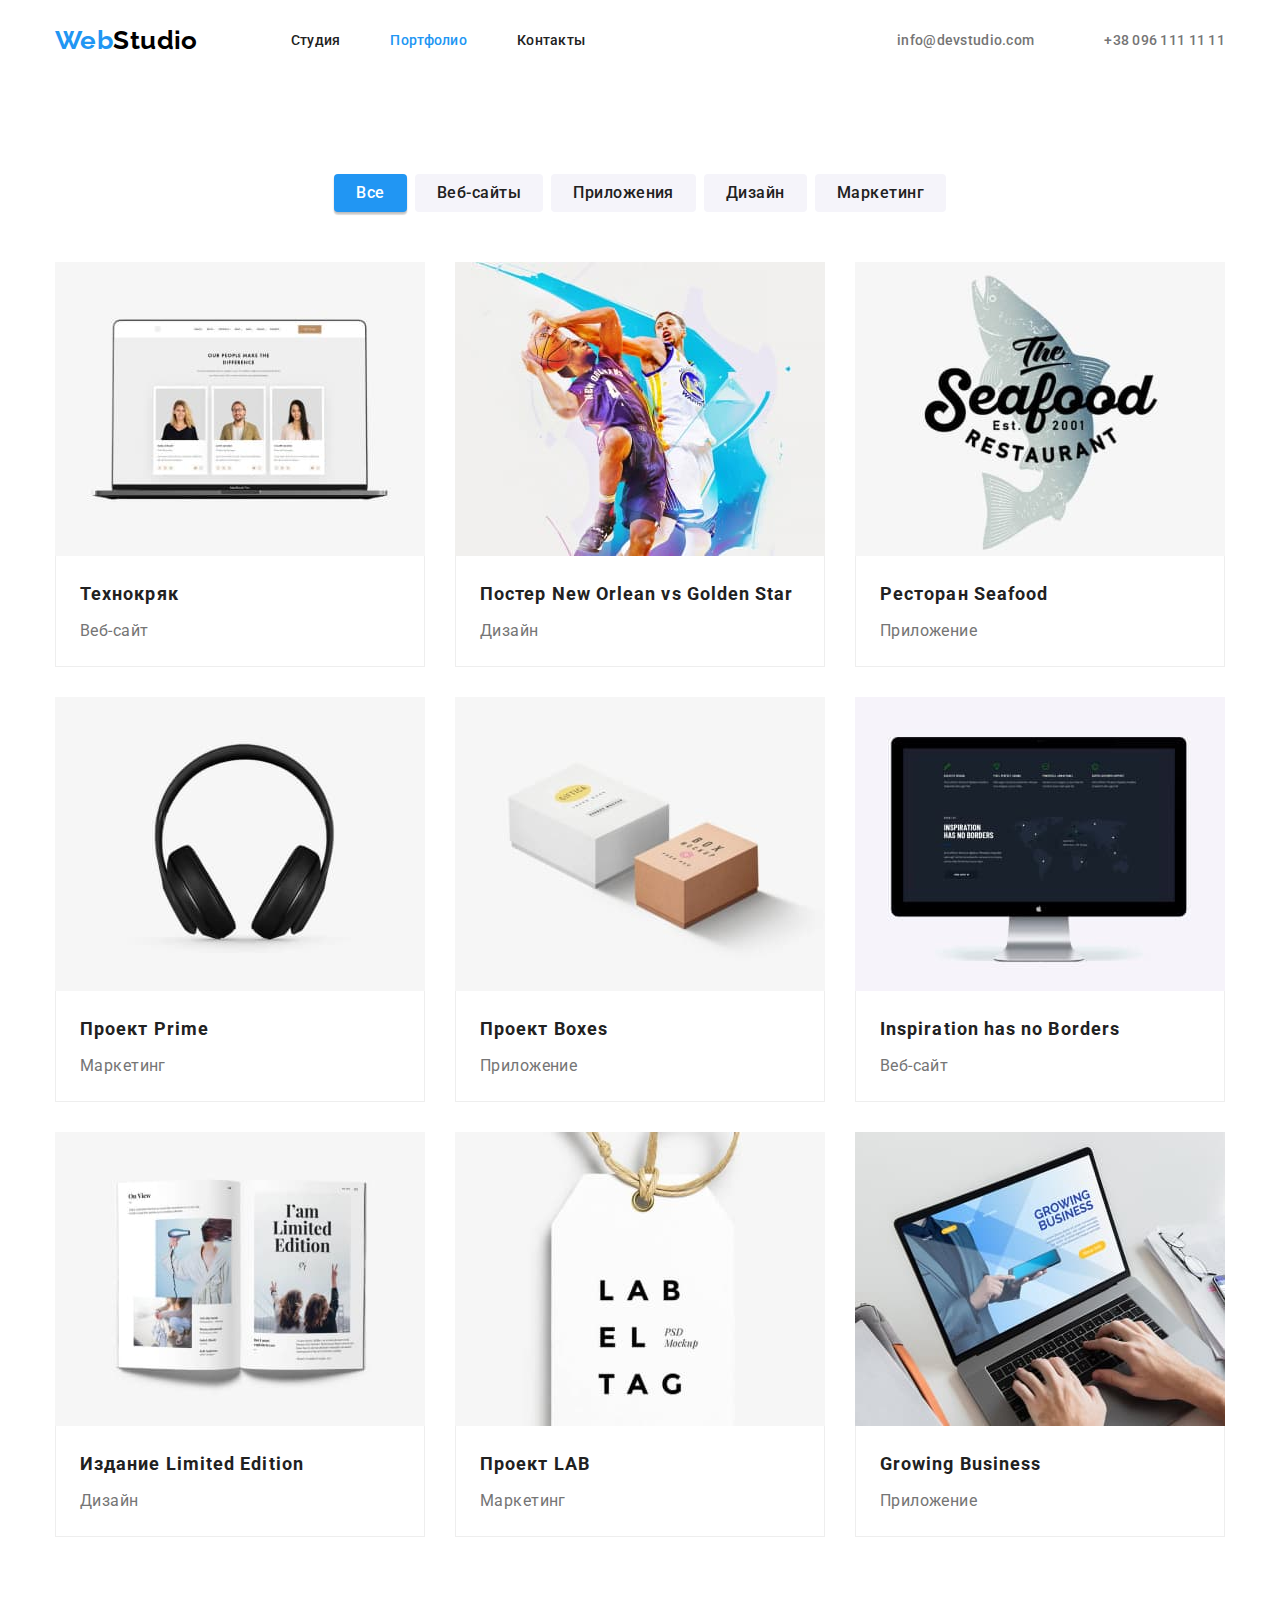
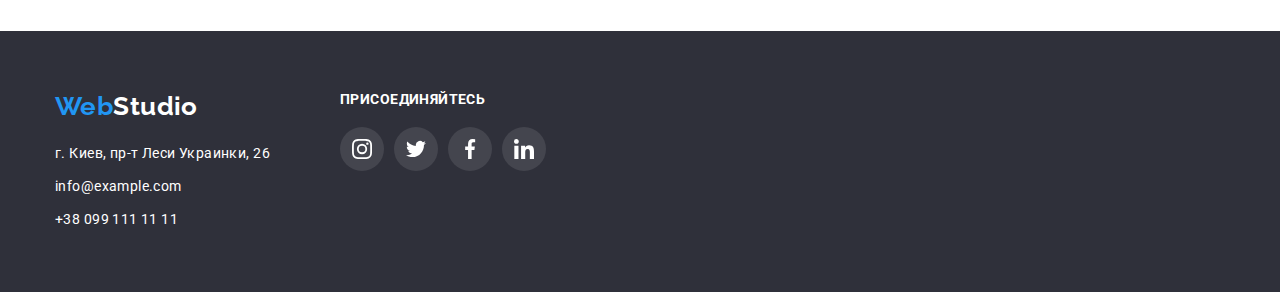
==== portfolio.html @ 755b17d7 "добавляет все svg и декоративные эффекты" ====
<!DOCTYPE html>
<html lang="ru">
  <head>
    <meta charset="UTF-8" />
    <meta http-equiv="X-UA-Compatible" content="IE=Edge" />
    <title>Портфолио</title>
    <link href="https://fonts.googleapis.com/css2?family=Roboto:wght@400;500;700;900&display=swap" rel="stylesheet">
    <link rel="stylesheet" href="https://cdnjs.cloudflare.com/ajax/libs/modern-normalize/1.0.0/modern-normalize.min.css" />
    <link rel="stylesheet" href="./css/styles.css" />
  </head>

  <body>
    <header class="header">
      <div class="container">
        <nav class="header-nav">
          <a class="logo link" href="#"><span class="logo-accent">Web</span>Studio</a>
          <ul class="site-nav list">
            <li class="item"><a class="link" href="./index.html">Студия</a></li>
            <li class="item"><a class="link open-page" href="#">Портфолио</a></li>
            <li class="item"><a class="link" href="#">Контакты</a></li>
          </ul>
        </nav>
        <ul class="contact-link list">
          <li class="item">
            <svg class="icon-contact envelope" width="16" height="12">
              <use href="./images/sprite.svg#icon-contact-envelope"></use>
            </svg>
            <a class="link" href="mailto:info@devstudio.com">info@devstudio.com</a>
          </li>
          <li class="item">
            <svg class="icon-contact smartphone" width="10" height="16">
              <use href="./images/sprite.svg#icon-contact-smartphone"></use>
            </svg>
            <a class="link" href="tel:+380961111111">+38 096 111 11 11</a>
          </li>
        </ul>
      </div>
    </header>

    <main>
      <section class="works">
        <div class="container">
          <ul class="list radio-btn">
            <li class="item"><a class="link active" href="#">Все</a></li>
            <li class="item"><a class="link" href="#">Веб-сайты</a></li>
            <li class="item"><a class="link" href="#">Приложения</a></li>
            <li class="item"><a class="link" href="#">Дизайн</a></li>
            <li class="item"><a class="link" href="#">Маркетинг</a></li>
          </ul>
          <ul class="works-list list">
            <li class="item">
              <a class="link" href="#">
                <img src="./images/portfolio-technokryak-1.jpg" alt="страница веб-сайта 'технокряк'" width="370" height="294">
                <div class="work-desc">
                  <h2 class="work-title title">Технокряк</h2>
                  <p class="work-subtitle">Веб-сайт</p>
                </div>               
              </a>  
            </li>
            <li class="item">
              <a class="link" href="#">
                <img src="./images/portfolio-new-orlean-2.jpg" alt="постер с баскетболистами" width="370" height="294">
                <div class="work-desc">
                  <h2 class="work-title title">Постер New Orlean vs Golden Star</h2>
                  <p class="work-subtitle">Дизайн</p>
                </div>                
              </a>
            </li>
            <li class="item">
              <a class="link" href="#">
                <img src="./images/portfolio-seafood-3.jpg" alt="логотип ресторана 'Seafood'" width="370" height="294">
                <div class="work-desc">
                  <h2 class="work-title title">Ресторан Seafood</h2>
                  <p class="work-subtitle">Приложение</p>
                </div>                
              </a>
            </li>
            <li class="item">
              <a class="link" href="#">
                <img src="./images/portfolio-prime-4.jpg" alt="черные наушники" width="370" height="294">
                <div class="work-desc">
                  <h2 class="work-title title">Проект Prime</h2>
                  <p class="work-subtitle">Маркетинг</p>
                </div>               
              </a>
            </li>
            <li class="item">
              <a class="link" href="#">
                <img src="./images/portfolio-boxes-5.jpg" alt="две картонные коробки" width="370" height="294">
                <div class="work-desc">
                  <h2 class="work-title title">Проект Boxes</h2>
                  <p class="work-subtitle">Приложение</p>
                </div>                
              </a>
            </li>
            <li class="item">
              <a class="link" href="#">
                <img src="./images/portfolio-inspiration-6.jpg" alt="монитор, на котором изображена карта мира" width="370" height="294">
                <div class="work-desc">
                  <h2 class="work-title title">Inspiration has no Borders</h2>
                  <p class="work-subtitle">Веб-сайт</p>
                </div>                
              </a>
            </li>
            <li class="item">
              <a class="link" href="#">
                <img src="./images/portfolio-limited-edition-7.jpg" alt="разворот глянцевого журнала" width="370" height="294">
                <div class="work-desc">
                  <h2 class="work-title title">Издание Limited Edition</h2>
                  <p class="work-subtitle">Дизайн</p>
                </div>               
              </a>
            </li>
            <li class="item">
              <a class="link" href="#">
                <img src="./images/portfolio-lab-8.jpg" alt="этикетка товара на шнурке" width="370" height="294">
                <div class="work-desc">
                  <h2 class="work-title title">Проект LAB</h2>
                  <p class="work-subtitle">Маркетинг</p>
                </div>               
              </a>
            </li>
            <li class="item">
              <a class="link" href="#">
                <img src="./images/portfolio-growing-business-9.jpg" alt="экран ноутбука с открытым приложением для бизнеса" width="370" height="294">
                <div class="work-desc">
                  <h2 class="work-title title">Growing Business</h2>
                  <p class="work-subtitle">Приложение</p>
                </div>                
              </a>
            </li>
          </ul>
        </div>
      </section> 
    </main>

    <footer class="footer">
      <div class="container"> 
        <div class="address">
          <a class="logo link inverse" href="#"><span class="logo-accent">Web</span>Studio</a>
          <address class="address-text">
            г. Киев, пр-т Леси Украинки, 26
          </address>
          <ul class="address-list list">
            <li class="item"><a class="link" href="mailto:info@example.com">info@example.com</a></li>
            <li class="item"><a class="link" href="tel:+380991111111">+38 099 111 11 11</a></li>
          </ul>
        </div>
        <div class="footer-social">
          <strong class="following-text">Присоединяйтесь</strong>
          <ul class="social-list list">
            <li class="social-link">
              <a class="link" href="" aria-label="Ссылка на Instagram">
                <svg class="icon-social"  width="20" height="20">
                  <use href="./images/sprite.svg#icon-instagram"></use>
                </svg>
              </a>
            </li>
            <li class="social-link">
              <a class="link" href="" aria-label="Ссылка на Twitter">
                <svg class="icon-social"  width="20" height="20">
                  <use href="./images/sprite.svg#icon-twitter"></use>
                </svg>
              </a>
            </li>
            <li class="social-link">
              <a class="link" href="" aria-label="Ссылка на Facebook">
                <svg class="icon-social"  width="20" height="20">
                  <use href="./images/sprite.svg#icon-facebook"></use>
                </svg>
              </a>
            </li>
            <li class="social-link">
              <a class="link" href="" aria-label="Ссылка на Linkedin">
                <svg class="icon-social"  width="20" height="20">
                  <use href="./images/sprite.svg#icon-linkedin"></use>
                </svg>
              </a>
            </li>
          </ul>
        </div>
      </div>
    </footer>
  </body>
</html>
---- css/styles.css ----
/* raleway-regular - latin_cyrillic */
@font-face {
  font-family: 'Raleway';
  font-style: normal;
  font-weight: 400;
  src: url('../fonts/raleway-v18-latin_cyrillic-regular.eot'); /* IE9 Compat Modes */
  src: local(''),
       url('../fonts/raleway-v18-latin_cyrillic-regular.eot?#iefix') format('embedded-opentype'), /* IE6-IE8 */
       url('../fonts/raleway-v18-latin_cyrillic-regular.woff2') format('woff2'), /* Super Modern Browsers */
       url('../fonts/raleway-v18-latin_cyrillic-regular.woff') format('woff'), /* Modern Browsers */
       url('../fonts/raleway-v18-latin_cyrillic-regular.ttf') format('truetype'), /* Safari, Android, iOS */
       url('../fonts/raleway-v18-latin_cyrillic-regular.svg#Raleway') format('svg'); /* Legacy iOS */
}
/* raleway-700 - latin_cyrillic */
@font-face {
  font-family: 'Raleway';
  font-style: normal;
  font-weight: 700;
  src: url('../fonts/raleway-v18-latin_cyrillic-700.eot'); /* IE9 Compat Modes */
  src: local(''),
       url('../fonts/raleway-v18-latin_cyrillic-700.eot?#iefix') format('embedded-opentype'), /* IE6-IE8 */
       url('../fonts/raleway-v18-latin_cyrillic-700.woff2') format('woff2'), /* Super Modern Browsers */
       url('../fonts/raleway-v18-latin_cyrillic-700.woff') format('woff'), /* Modern Browsers */
       url('../fonts/raleway-v18-latin_cyrillic-700.ttf') format('truetype'), /* Safari, Android, iOS */
       url('../fonts/raleway-v18-latin_cyrillic-700.svg#Raleway') format('svg'); /* Legacy iOS */
}

:root {
  --main-text-color: #757575;
  --title-text-color: #212121;
  --accent-color: #2196F3;
  --primary-black-color: #000000;
  --primary-white-color: #FFFFFF; 
  --secondary-white-color: rgba(255,255,255,0.6);
  --primary-grey-color: #EEEEEE;   
  --secondary-grey-color: rgba(255, 255, 255, 0.1);
  --primary-btn-bg-color: #188CE8;
  --secondary-btn-bg-color: #F5F4FA;
  --bg-color: #2F303A;
  --bg-overlay: rgba(47, 48, 58, 0.4);
  --client-border-color: #AFB1B8;
}

body {
  color: var(--main-text-color);
  font-family: Roboto, sans-serif;
  font-weight: 400;
  font-size: 14px;
  letter-spacing: 0.03em;
}

img {
  display: block;
  max-width: 100%;
  height: auto;
}

.list {
  list-style: none;
  margin: 0;
  padding: 0;
}

.link {
  text-decoration: none;
}

h1, h2, h3, h4, p {
  margin-top: 0;
}

.title {
  color: var(--title-text-color);
  font-weight: 700;
}

.container {
  width: 1200px;
  margin-left: auto;
  margin-right: auto;
  padding-left: 15px;
  padding-right: 15px;
}

/* хедер */

.header {
  background-color: var(--primary-white-color);
}

.header .container {
  display: flex;
}

.header-nav {
  display: flex;
  align-items: center;
}

.contact-link {
  display: flex;
  align-items: center;
  margin-left: auto;
}

.site-nav {
 display: flex;
}

.site-nav .item + .item,
.contact-link .item + .item {
  margin-left: 50px;
}

/* лого */

.logo {
  margin-right: 93px;
  color: var(--primary-black-color);
  font-family: Raleway, sans-serif;
  font-weight: 700;
  font-size: 26px;
  line-height: 1.19;
}

.logo-accent {
  color: var(--accent-color);
}

/* навигация  */
.site-nav .item {
  padding-top: 32px;
  padding-bottom: 32px;
}

.site-nav .link {
  color: var(--title-text-color);
  font-family: inherit;
  font-weight: 500;
  line-height: 1.17;
  letter-spacing: 0.02em;
}

.site-nav .link:hover,
.site-nav .link:focus {
  color: var(--accent-color);
}

.site-nav .open-page {
  color: var(--accent-color);
}

/* линки контактов */

.contact-link .item {
  display: flex;
  align-items: center;
  padding-top: 32px;
  padding-bottom: 32px;
}

.contact-link .link {
  color: currentColor;
  font-family: inherit;
  font-weight: 500;
  line-height: 1.17;
  letter-spacing: 0.02em;
}

.contact-link .item:hover,
.contact-link .item:focus {
  color: var(--accent-color);
}

.icon-contact {
  margin-right: 10px;
  fill:currentColor;
}

.icon-contact.envelope {
  width: 16px;
  height: 12px;
}

.icon-contact.smartphone {
  width: 10px;
  height: 16px;
}

/* герой */

.hero {
  padding-top: 200px;
  padding-bottom: 200px;
  text-align: center;
}

.overlay {
  max-width: 1600px;
  height: 600px;
  margin-left: auto;
  margin-right: auto;
  background-position: center;
  background-repeat: no-repeat;
  background-size: cover;
  background-image: linear-gradient(to right, var(--bg-overlay), var(--bg-overlay)), url(../images/hero-bcg.jpg); 
  background-color: var(--bg-color);
}

.hero-title{
  width: 696px;
  margin-left: auto;
  margin-right: auto;
  margin-bottom: 30px;
  color: var(--primary-white-color);

  font-weight: 900;
  font-size: 44px;
  line-height: 1.36;
  letter-spacing: 0.06em;
  text-transform: uppercase;
}

.hero .btn {
  padding: 10px 32px;
  border-width: 0px;
  border-radius: 4px;
  color: var(--primary-white-color);
  background-color: var(--primary-btn-bg-color);
  font-weight: 700;
  line-height: 1.87;
  letter-spacing: 0.06em;  
}

/* преимущества */

.features {
  padding-top: 94px;
  padding-bottom: 94px;
  background-color: var(--primary-white-color);
}

.feature-list {
  display: flex;
}

.icon-features {
  display: flex;
  width: 100%;
  height: 120px;
  justify-content: center;
  align-items: center;
  margin-bottom: 30px;
  background-color: var(--secondary-btn-bg-color);
  border-radius: 4px;
}

.feature-list .item {
  width: calc((100% - 3 * 30px)/4);
  margin-right: 30px;
}

.feature-list .item:nth-child(4n) {
  margin-right: 0;
}

.features-title {
  margin-bottom: 10px;
  line-height: 1.14;
  text-transform: uppercase;
}

.features-text {
  margin-bottom: 0;
  line-height: 1.71;
}

/* услуги */

.services {
  padding-bottom: 94px;
  background-color: var(--primary-white-color);
}

.services-list {
  display: flex;
}

.services-list .item {
  width: calc(100% - 2 * 30px)/3;
}

.services-list .item:not(:nth-child(3n)){
  margin-right: 30px;
}

.section-title {
  margin-bottom: 50px;
  font-size: 36px;
  line-height: 1.17;
  text-align: center;
}

/* команда */
.team {
  padding-top: 94px;
  padding-bottom: 94px;
  background-color: var(--secondary-btn-bg-color);
}

.team-list {
  display: flex;
}

.team-list .item {
  width: calc((100% - 3 * 30px)/4);
  box-shadow: 
    0px 1px 3px rgba(0, 0, 0, 0.12), 
    0px 1px 1px rgba(0, 0, 0, 0.14), 
    0px 2px 1px rgba(0, 0, 0, 0.2); 
}

.team-list .item:not(:nth-child(4n)){
  margin-right: 30px;
}

.team-desc {
  padding-top: 30px;
  padding-bottom: 30px;
  background-color: var(--primary-white-color);
  border-radius: 0px 0px 4px 4px;
  text-align: center;
}

.team-title {
  margin-bottom: 10px;
  font-weight: 500;
  font-size: 16px;
  line-height: 1.19;
  text-align: center;
}

.team-text {
  margin-bottom: 16px;
  font-size: 16px;
  line-height: 1.19;
  text-align: center;
}

.social-list {
  display: flex;
  flex-direction: row;
  justify-content: center;
}

.social-list .social-link:not(:nth-child(4n)) {
  margin-right: 10px;
}

.social-list .social-link {
  display: flex;
  justify-content: center;
  align-items: center;
  width: 44px;
  height: 44px;
  border-radius: 50%;
  color: var(--client-border-color);
}

.social-list .link {
  color: currentColor;
}

.team-list .social-link:hover,
.team-list .social-link:focus {
  color: var(--primary-white-color);
  background-color: var(--accent-color);
}

.social-link .icon-social{
  width: 20px;
  height: 20px;
  fill: currentColor;
}

.icon-social {
  display: block;
}

/* клиенты */

.clients {
  padding-top: 94px;
  padding-bottom: 94px;
}

.clients-list {
  display: flex;
}

.clients-list .item {
  display: flex;
  justify-content: center;
  align-items: center;
  width: calc((100% - 5 * 30px)/6);
  height: 90px;
  border-color: var(--client-border-color);
  border-style: solid;
  border-width: 1px;
  border-radius: 4px;
  color: var(--client-border-color);
}

.clients-list .item + .item {
  margin-left: 30px;
}

.icon-client {
  display: block;
}

.icon-client.logo-1 {
  width: 44.27px;
  height: 49.23px;
}

.icon-client.logo-2 {
  width: 40px;
  height: 52px;
}

.icon-client.logo-3 {
  width: 41px;
  height: 42.6px;
}

.icon-client.logo-4 {
  width: 79.66px;
  height: 42px;
}

.icon-client.logo-5 {
  width: 59px;
  height: 47px;
}

.icon-client.logo-6 {
  width: 88.48px;
  height: 45.44px;
}

.clients-list .link {
  color: currentColor;
}

.clients-list .icon-client {
  fill: currentColor;
}

.clients-list .item:hover,
.clients-list .item:focus {
  border-color: var(--accent-color);
  color: var(--accent-color);
}

/* футер контакты */

.footer {
 padding-top: 60px;
 padding-bottom: 60px;
 background-color: var(--bg-color);
}

.footer .container {
  display: flex;
}

.address {
  margin-right: 70px;
}

.footer .logo {
  display: inline-block;
  margin-bottom: 20px;
  margin-right: 0;
}

.address-text {
  margin-bottom: 9px;
  font-style: normal;
  line-height: 1.71;
  color: var(--primary-white-color);
}

.logo.inverse {
  color: var(--primary-white-color);
}

.address-list .link {
  display: inline-block;
  line-height: 1.71;
  color: var(--secondary-white-color);
}

.address-list .item:not(:last-child) {
  margin-bottom: 9px;
}

.address-list .link:hover,
.address-list .link:focus {
  color: var(--accent-color);
}

.following-text {
  display: inline-block;
  margin-bottom: 20px;
  font-weight: 700;
  line-height: 16px;
  text-transform: uppercase;
  color: var(--primary-white-color);
}

.footer .social-link {
  background-color: var(--secondary-grey-color);
}

.footer .link {
  color: var(--primary-white-color);
}

.footer .social-link:hover,
.footer .social-link:focus {
  color: var(--primary-white-color);
  background-color: var(--accent-color);
}

/* портфолио работы */

.works {
  padding-top: 94px;
  padding-bottom: 94px;
}

.radio-btn .link {
  display: inline-block;
  min-width: 73px;
  padding: 6px 22px;
  border-width: 0;
  border-radius: 4px;
  font-weight: 500;
  font-size: 16px;
  line-height: 1.62;
  text-align: center;
  letter-spacing: 0.03em;
}

.radio-btn {
  display: flex;
  justify-content: center;
  margin-bottom: 50px;
}

.radio-btn .item + .item{
  margin-left: 8px;
}

.radio-btn .link {
  color: var(--title-text-color);
  background-color: var(--secondary-btn-bg-color);
}

.radio-btn .active {
  color: var(--primary-white-color);
  background-color: var(--accent-color);
  box-shadow: 
    0px 3px 1px rgba(0, 0, 0, 0.1), 
    0px 1px 2px rgba(0, 0, 0, 0.08), 
    0px 2px 2px rgba(0, 0, 0, 0.12);
}

.radio-btn .link:hover,
.radio-btn .link:focus {
  color: var(--primary-white-color);
  background-color: var(--accent-color);
  box-shadow: 
    0px 3px 1px rgba(0, 0, 0, 0.1), 
    0px 1px 2px rgba(0, 0, 0, 0.08), 
    0px 2px 2px rgba(0, 0, 0, 0.12);
}

/* креденшл */

.works-list {
  display: flex;
  flex-wrap: wrap;
}

.works-list .item {
  width: calc((100% - 2 * 30px)/3);
  margin-right: 30px;
  margin-bottom: 30px;
}

.works-list .item:nth-child(3n){
  margin-right: 0;
}

.works-list .item:nth-last-child(-n+3){
  margin-bottom: 0;
}

.works-list .item:hover,
.works-list .item:focus {
  box-shadow: 
    0px 1px 1px rgba(0, 0, 0, 0.12), 
    0px 4px 4px rgba(0, 0, 0, 0.06), 
    1px 4px 6px rgba(0, 0, 0, 0.16);
}

.work-desc{
  border-left-width: 1px;
  border-right-width: 1px;
  border-bottom-width: 1px;
  border-left-style: solid;
  border-right-style: solid;
  border-bottom-style: solid;
  border-left-color: var(--primary-grey-color);
  border-right-color: var(--primary-grey-color);
  border-bottom-color: var(--primary-grey-color);
  padding: 20px 24px;
}

.work-title {
  margin-bottom: 4px;
  font-size: 18px;
  line-height: 2.0;
  letter-spacing: 0.06em;
}

.work-subtitle {
  margin-bottom: 0;
  font-size: 16px;
  line-height: 1.87;
  color: var(--main-text-color);
}
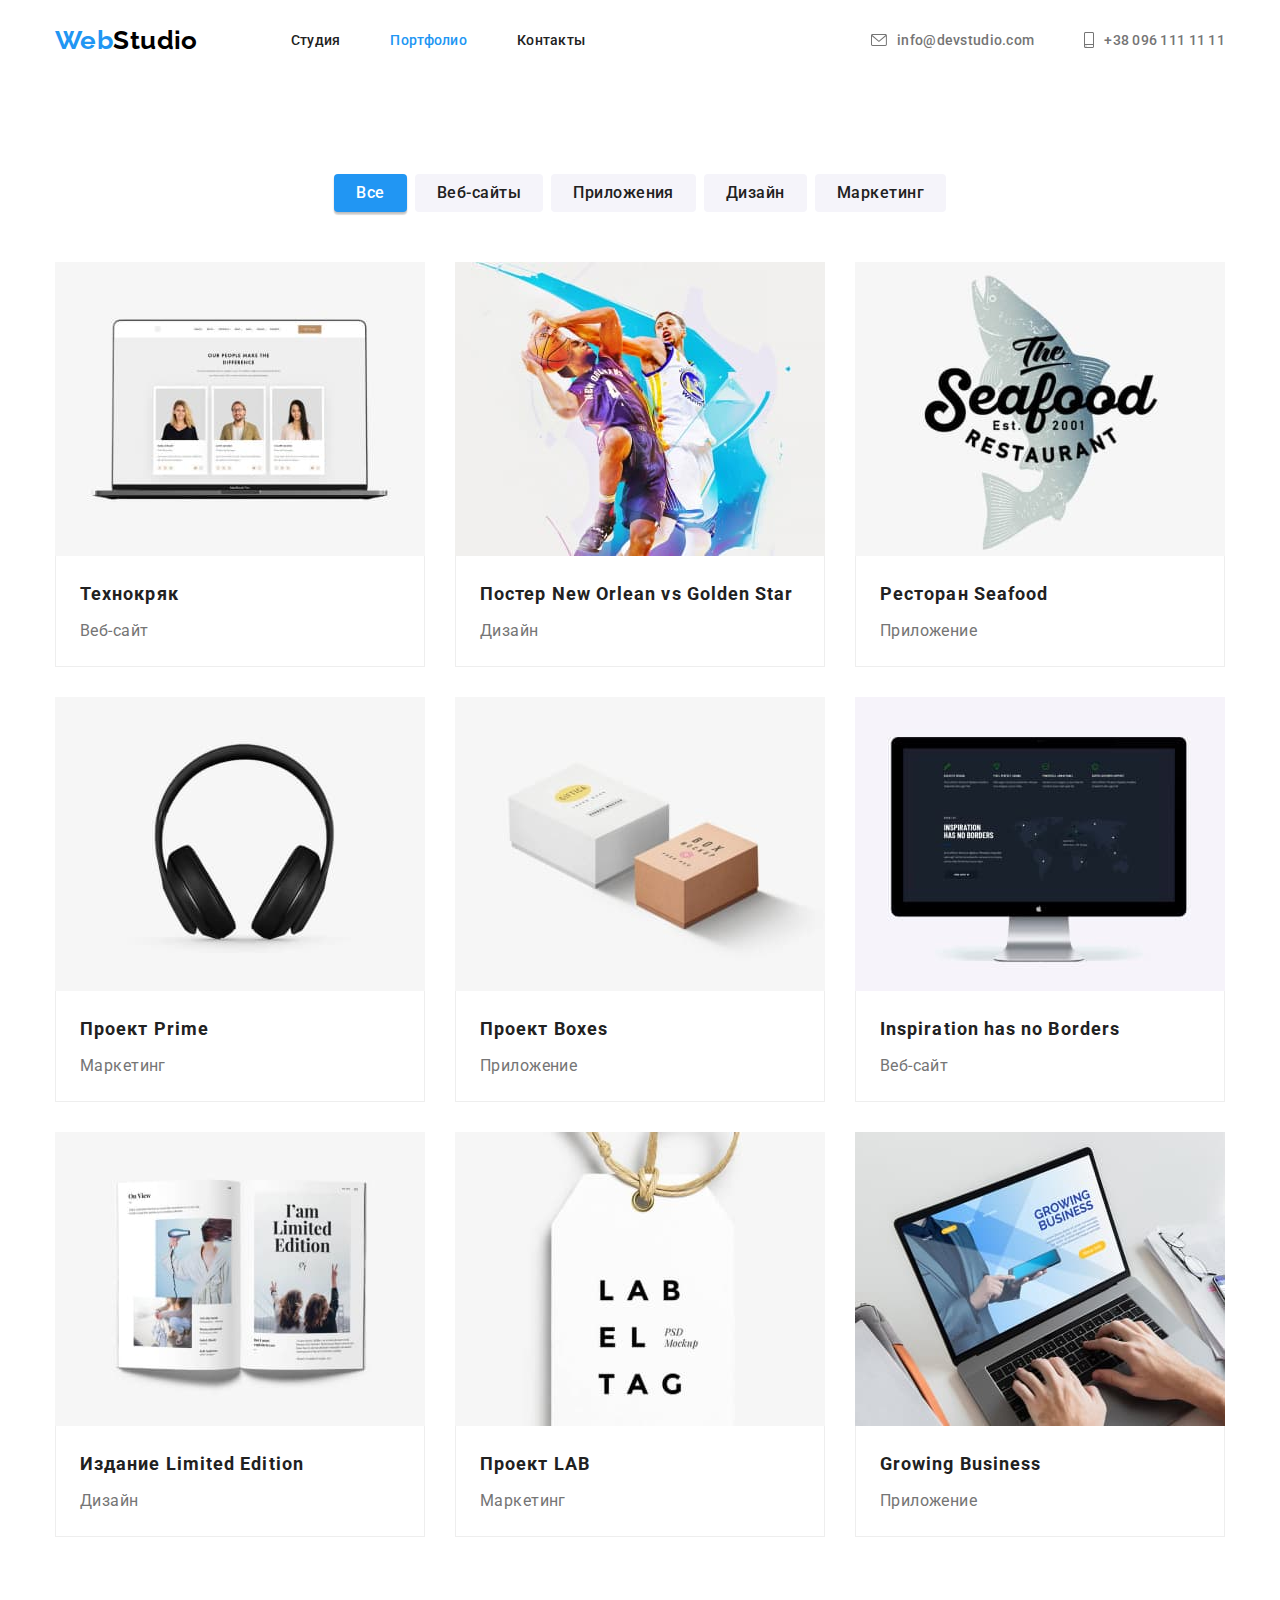
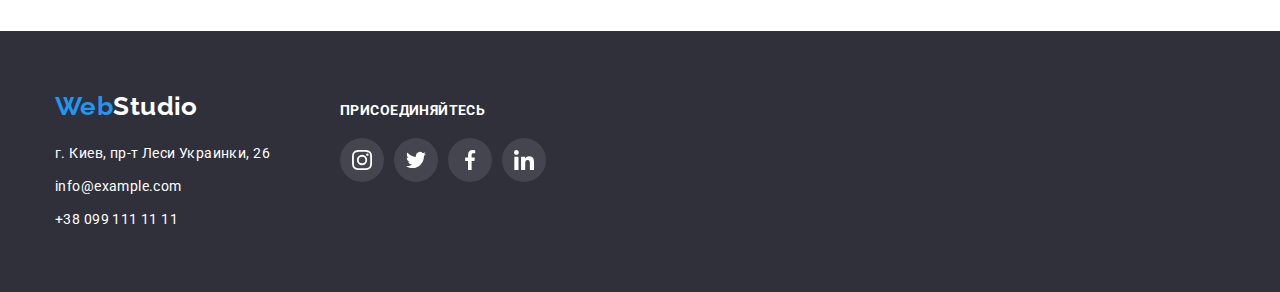
==== commit 1c96d3df: "исправляет некорректные адреса свг файлов" ====
--- a/portfolio.html
+++ b/portfolio.html
@@ -23,13 +23,13 @@
         <ul class="contact-link list">
           <li class="item">
             <svg class="icon-contact envelope" width="16" height="12">
-              <use href="./images/sprite.svg#icon-contact-envelope"></use>
+              <use href="./images/sprite.svg#icon-envelope-1"></use>
             </svg>
             <a class="link" href="mailto:info@devstudio.com">info@devstudio.com</a>
           </li>
           <li class="item">
             <svg class="icon-contact smartphone" width="10" height="16">
-              <use href="./images/sprite.svg#icon-contact-smartphone"></use>
+              <use href="./images/sprite.svg#icon-smartphone-1"></use>
             </svg>
             <a class="link" href="tel:+380961111111">+38 096 111 11 11</a>
           </li>
--- a/css/styles.css
+++ b/css/styles.css
@@ -473,6 +473,7 @@
 
 .footer .container {
   display: flex;
+  align-items: baseline;
 }
 
 .address {
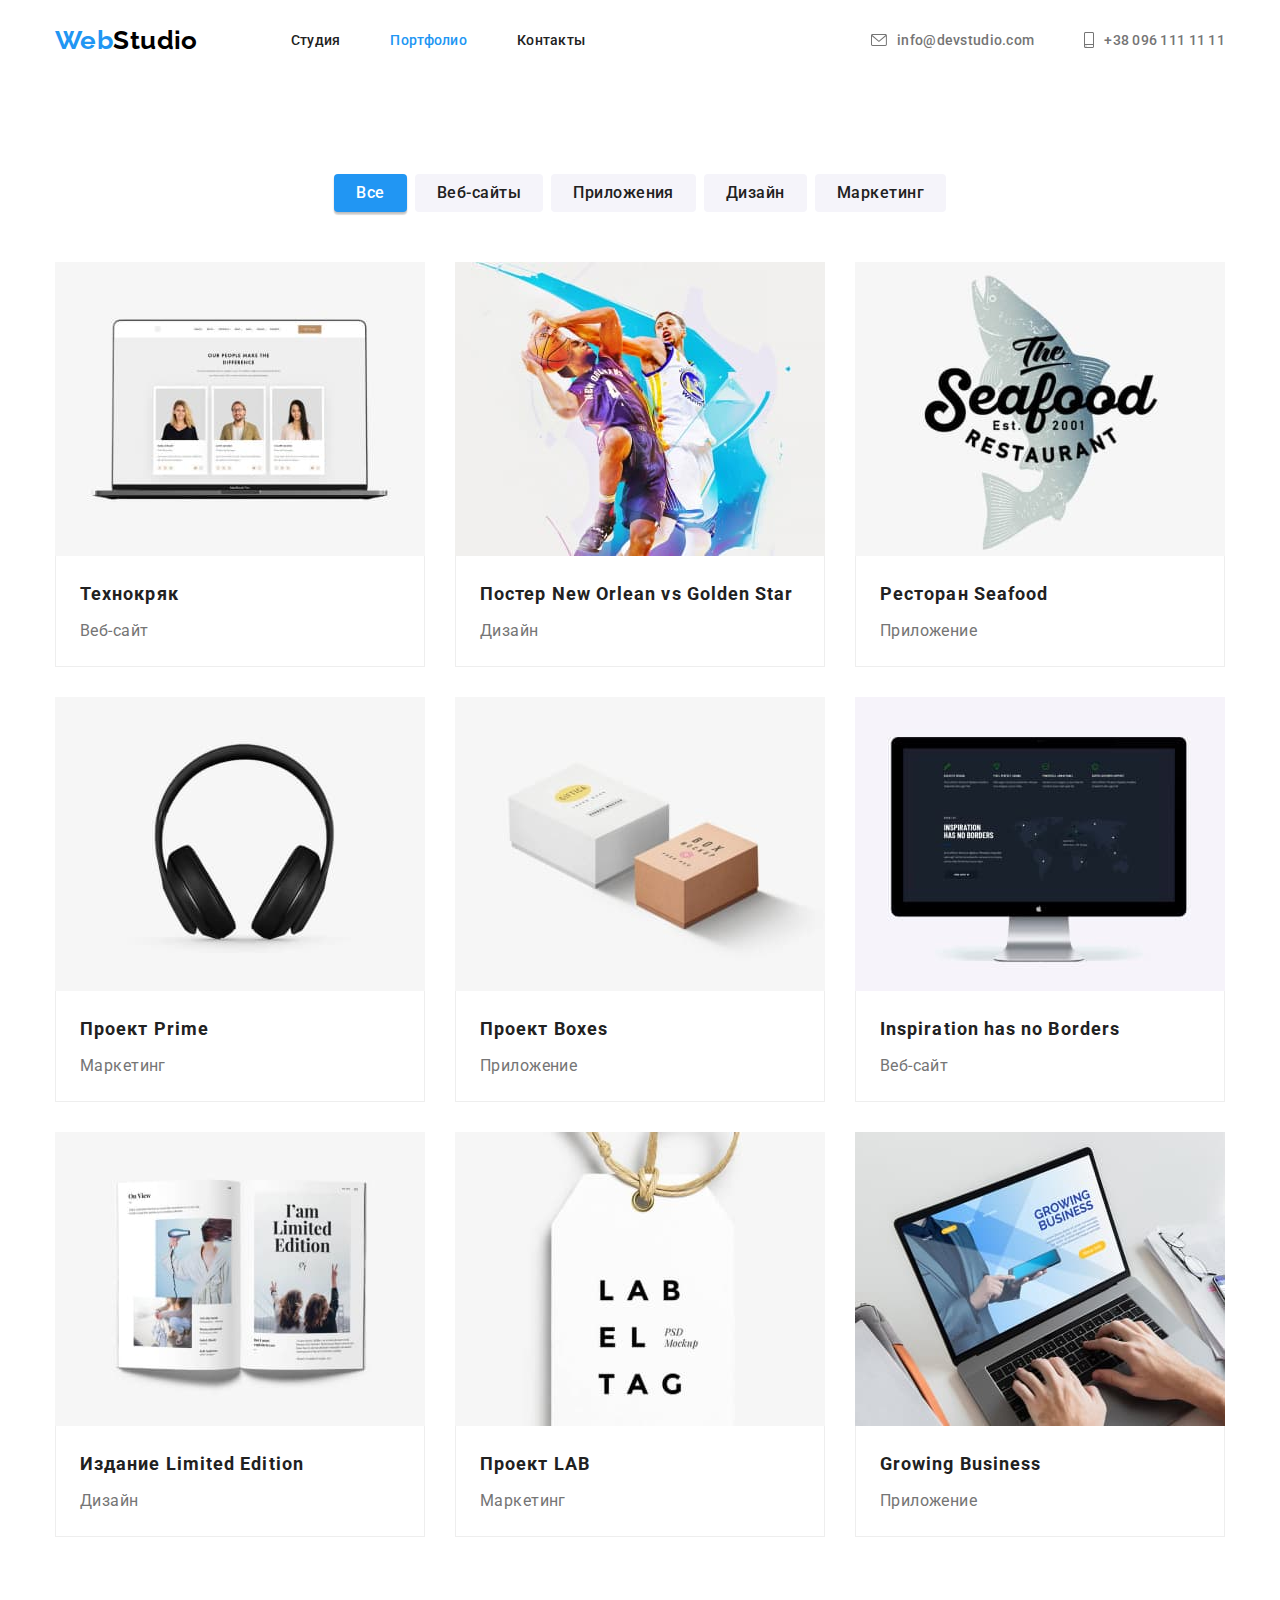
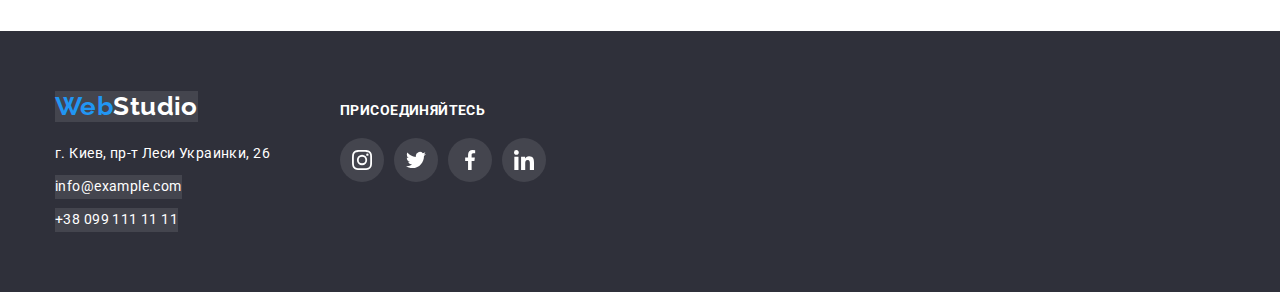
==== commit 0b5b20ba: "исправляет корректную работу focus" ====
--- a/portfolio.html
+++ b/portfolio.html
@@ -22,16 +22,20 @@
         </nav>
         <ul class="contact-link list">
           <li class="item">
-            <svg class="icon-contact envelope" width="16" height="12">
-              <use href="./images/sprite.svg#icon-envelope-1"></use>
-            </svg>
-            <a class="link" href="mailto:info@devstudio.com">info@devstudio.com</a>
+            <a class="link" href="mailto:info@devstudio.com">
+              <svg class="icon-contact envelope" width="16" height="12">
+                <use href="./images/sprite.svg#icon-envelope-1"></use>
+              </svg>
+              info@devstudio.com
+            </a>
           </li>
-          <li class="item">
-            <svg class="icon-contact smartphone" width="10" height="16">
-              <use href="./images/sprite.svg#icon-smartphone-1"></use>
-            </svg>
-            <a class="link" href="tel:+380961111111">+38 096 111 11 11</a>
+          <li class="item">  
+            <a class="link" href="tel:+380961111111">
+              <svg class="icon-contact smartphone" width="10" height="16">
+                <use href="./images/sprite.svg#icon-smartphone-1"></use>
+              </svg>
+              +38 096 111 11 11
+            </a>
           </li>
         </ul>
       </div>
--- a/css/styles.css
+++ b/css/styles.css
@@ -42,11 +42,11 @@
 }
 
 body {
-  color: var(--main-text-color);
   font-family: Roboto, sans-serif;
   font-weight: 400;
   font-size: 14px;
   letter-spacing: 0.03em;
+  color: var(--main-text-color);
 }
 
 img {
@@ -116,11 +116,11 @@
 
 .logo {
   margin-right: 93px;
-  color: var(--primary-black-color);
   font-family: Raleway, sans-serif;
   font-weight: 700;
   font-size: 26px;
   line-height: 1.19;
+  color: var(--primary-black-color);
 }
 
 .logo-accent {
@@ -141,8 +141,8 @@
   letter-spacing: 0.02em;
 }
 
-.site-nav .link:hover,
-.site-nav .link:focus {
+.site-nav .link:focus,
+.site-nav .link:hover {
   color: var(--accent-color);
 }
 
@@ -153,13 +153,13 @@
 /* линки контактов */
 
 .contact-link .item {
-  display: flex;
-  align-items: center;
   padding-top: 32px;
   padding-bottom: 32px;
 }
 
 .contact-link .link {
+  display: flex;
+  align-items: center;
   color: currentColor;
   font-family: inherit;
   font-weight: 500;
@@ -167,8 +167,8 @@
   letter-spacing: 0.02em;
 }
 
-.contact-link .item:hover,
-.contact-link .item:focus {
+.contact-link .link:hover,
+.contact-link .link:focus {
   color: var(--accent-color);
 }
 
@@ -357,7 +357,7 @@
   margin-right: 10px;
 }
 
-.social-list .social-link {
+.social-list .link {
   display: flex;
   justify-content: center;
   align-items: center;
@@ -371,8 +371,8 @@
   color: currentColor;
 }
 
-.team-list .social-link:hover,
-.team-list .social-link:focus {
+.team-list .link:hover,
+.team-list .link:focus {
   color: var(--primary-white-color);
   background-color: var(--accent-color);
 }
@@ -403,12 +403,12 @@
   justify-content: center;
   align-items: center;
   width: calc((100% - 5 * 30px)/6);
-  height: 90px;
+  height: 90px;  
+  color: var(--client-border-color);
   border-color: var(--client-border-color);
   border-style: solid;
   border-width: 1px;
   border-radius: 4px;
-  color: var(--client-border-color);
 }
 
 .clients-list .item + .item {
@@ -458,7 +458,7 @@
 }
 
 .clients-list .item:hover,
-.clients-list .item:focus {
+.clients-list .item:focus-within {
   border-color: var(--accent-color);
   color: var(--accent-color);
 }
@@ -521,7 +521,7 @@
   color: var(--primary-white-color);
 }
 
-.footer .social-link {
+.footer .link {
   background-color: var(--secondary-grey-color);
 }
 
@@ -529,8 +529,8 @@
   color: var(--primary-white-color);
 }
 
-.footer .social-link:hover,
-.footer .social-link:focus {
+.footer .link:hover,
+.footer .link:focus {
   color: var(--primary-white-color);
   background-color: var(--accent-color);
 }
@@ -611,11 +611,12 @@
 }
 
 .works-list .item:hover,
-.works-list .item:focus {
+.works-list .item:focus-within {
   box-shadow: 
     0px 1px 1px rgba(0, 0, 0, 0.12), 
     0px 4px 4px rgba(0, 0, 0, 0.06), 
     1px 4px 6px rgba(0, 0, 0, 0.16);
+    
 }
 
 .work-desc{
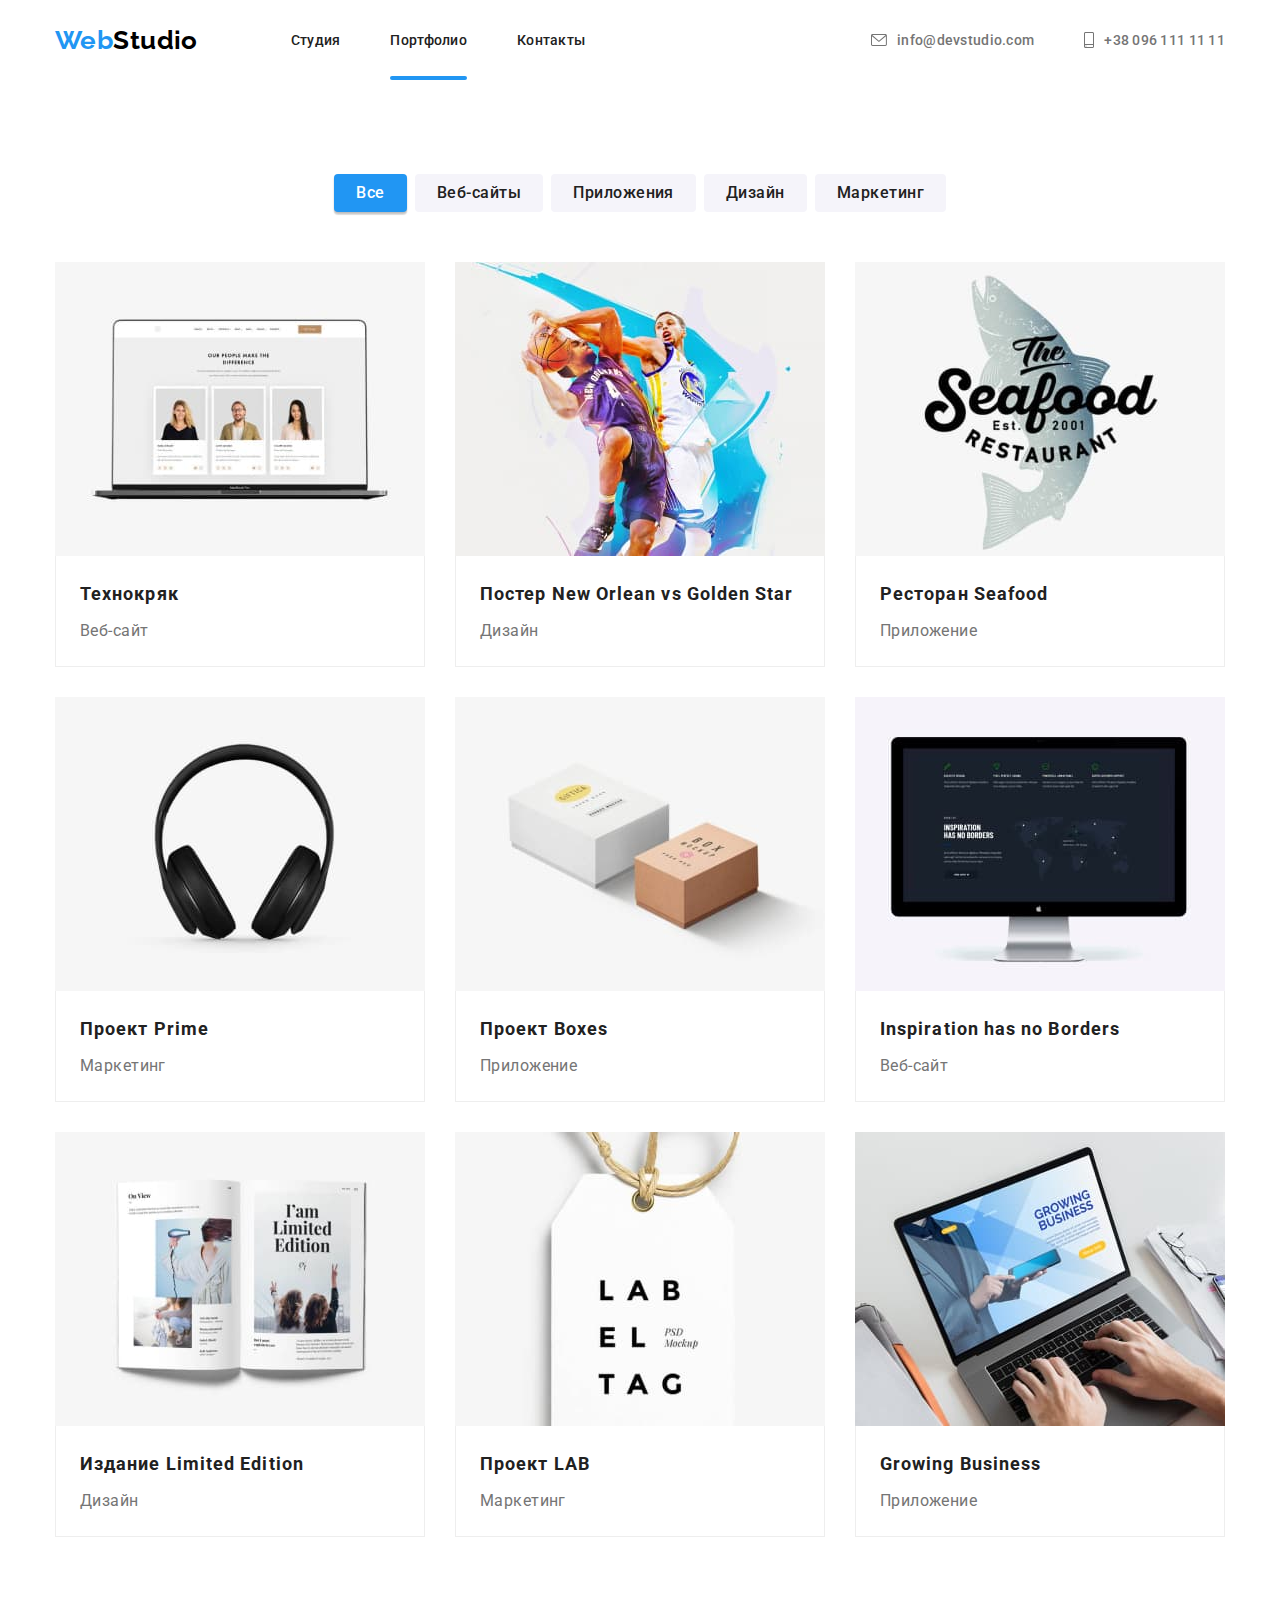
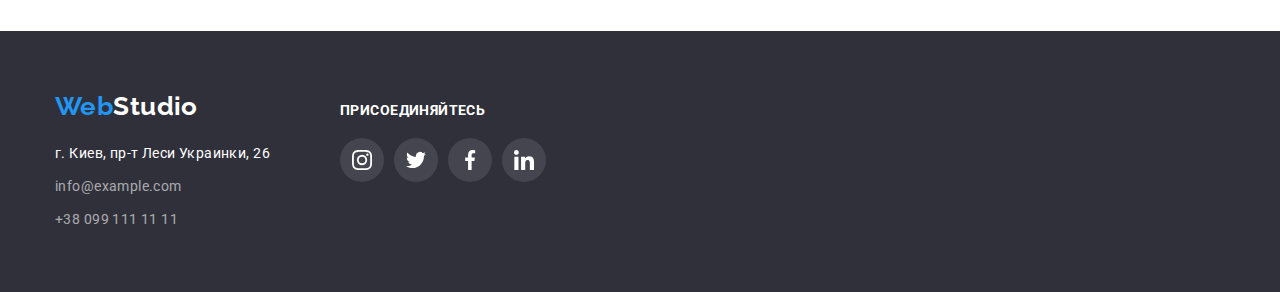
==== commit e9fe8042: "исправляет фокус/ховер на лого клиентов" ====
--- a/portfolio.html
+++ b/portfolio.html
@@ -52,16 +52,19 @@
             <li class="item"><a class="link" href="#">Маркетинг</a></li>
           </ul>
           <ul class="works-list list">
-            <li class="item">
+            <li class="work-card">
               <a class="link" href="#">
-                <img src="./images/portfolio-technokryak-1.jpg" alt="страница веб-сайта 'технокряк'" width="370" height="294">
+                <div class="image-thumb">
+                  <img src="./images/portfolio-technokryak-1.jpg" alt="страница веб-сайта 'технокряк'" width="370" height="294">
+                  <p class="text-desc">Технокряк это современная площадка распространения коронавируса. Компании используют эту платформу для цифрового шпионажа и атак на защищённые сервера конкурентов.</p>
+                </div>
                 <div class="work-desc">
                   <h2 class="work-title title">Технокряк</h2>
                   <p class="work-subtitle">Веб-сайт</p>
                 </div>               
               </a>  
             </li>
-            <li class="item">
+            <li class="work-card">
               <a class="link" href="#">
                 <img src="./images/portfolio-new-orlean-2.jpg" alt="постер с баскетболистами" width="370" height="294">
                 <div class="work-desc">
@@ -70,7 +73,7 @@
                 </div>                
               </a>
             </li>
-            <li class="item">
+            <li class="work-card">
               <a class="link" href="#">
                 <img src="./images/portfolio-seafood-3.jpg" alt="логотип ресторана 'Seafood'" width="370" height="294">
                 <div class="work-desc">
@@ -79,7 +82,7 @@
                 </div>                
               </a>
             </li>
-            <li class="item">
+            <li class="work-card">
               <a class="link" href="#">
                 <img src="./images/portfolio-prime-4.jpg" alt="черные наушники" width="370" height="294">
                 <div class="work-desc">
@@ -88,7 +91,7 @@
                 </div>               
               </a>
             </li>
-            <li class="item">
+            <li class="work-card">
               <a class="link" href="#">
                 <img src="./images/portfolio-boxes-5.jpg" alt="две картонные коробки" width="370" height="294">
                 <div class="work-desc">
@@ -97,7 +100,7 @@
                 </div>                
               </a>
             </li>
-            <li class="item">
+            <li class="work-card">
               <a class="link" href="#">
                 <img src="./images/portfolio-inspiration-6.jpg" alt="монитор, на котором изображена карта мира" width="370" height="294">
                 <div class="work-desc">
@@ -106,7 +109,7 @@
                 </div>                
               </a>
             </li>
-            <li class="item">
+            <li class="work-card">
               <a class="link" href="#">
                 <img src="./images/portfolio-limited-edition-7.jpg" alt="разворот глянцевого журнала" width="370" height="294">
                 <div class="work-desc">
@@ -115,7 +118,7 @@
                 </div>               
               </a>
             </li>
-            <li class="item">
+            <li class="work-card">
               <a class="link" href="#">
                 <img src="./images/portfolio-lab-8.jpg" alt="этикетка товара на шнурке" width="370" height="294">
                 <div class="work-desc">
@@ -124,7 +127,7 @@
                 </div>               
               </a>
             </li>
-            <li class="item">
+            <li class="work-card">
               <a class="link" href="#">
                 <img src="./images/portfolio-growing-business-9.jpg" alt="экран ноутбука с открытым приложением для бизнеса" width="370" height="294">
                 <div class="work-desc">
--- a/css/styles.css
+++ b/css/styles.css
@@ -38,6 +38,8 @@
   --secondary-btn-bg-color: #F5F4FA;
   --bg-color: #2F303A;
   --bg-overlay: rgba(47, 48, 58, 0.4);
+  --bg-overlay-dark: rgba(47, 48, 58, 0.8);
+  --bg-overlay-blue: rgba(33, 150, 243, 0.9);
   --client-border-color: #AFB1B8;
 }
 
@@ -129,6 +131,7 @@
 
 /* навигация  */
 .site-nav .item {
+  position: relative;
   padding-top: 32px;
   padding-bottom: 32px;
 }
@@ -146,8 +149,19 @@
   color: var(--accent-color);
 }
 
-.site-nav .open-page {
+.open-page {
   color: var(--accent-color);
+}
+
+.open-page::after {
+  position: absolute;
+  left: 0;
+  bottom: 0;
+  content: "";
+  width: 100%;
+  height: 4px;
+  border-radius: 2px;
+  background-color: var(--accent-color);
 }
 
 /* линки контактов */
@@ -287,7 +301,8 @@
 }
 
 .services-list .item {
-  width: calc(100% - 2 * 30px)/3;
+  position: relative;
+  width: calc((100% - 2 * 30px)/3);
 }
 
 .services-list .item:not(:nth-child(3n)){
@@ -299,6 +314,26 @@
   font-size: 36px;
   line-height: 1.17;
   text-align: center;
+}
+
+.services-list .subtitle {
+  margin-bottom: 0;
+  padding-top: 27px;
+  padding-bottom: 27px; 
+  font-size: 14px;
+  font-weight: 700;
+  line-height: 16px;
+  text-align: center;
+  text-transform: uppercase;
+  color: var(--primary-white-color);
+}
+
+.subtitle-thumb {
+  position: absolute;
+  left: 0;
+  bottom: 0;
+  background-color: var(--bg-overlay-dark);
+  width: 100%;
 }
 
 /* команда */
@@ -399,10 +434,13 @@
 }
 
 .clients-list .item {
+  width: calc((100% - 5 * 30px)/6);
+}
+
+.clients-list .link {
   display: flex;
   justify-content: center;
   align-items: center;
-  width: calc((100% - 5 * 30px)/6);
   height: 90px;  
   color: var(--client-border-color);
   border-color: var(--client-border-color);
@@ -457,8 +495,8 @@
   fill: currentColor;
 }
 
-.clients-list .item:hover,
-.clients-list .item:focus-within {
+.clients-list .link:hover,
+.clients-list .link:focus {
   border-color: var(--accent-color);
   color: var(--accent-color);
 }
@@ -521,16 +559,16 @@
   color: var(--primary-white-color);
 }
 
-.footer .link {
+.footer-social .link {
   background-color: var(--secondary-grey-color);
 }
 
-.footer .link {
-  color: var(--primary-white-color);
-}
-
-.footer .link:hover,
-.footer .link:focus {
+.footer-social .link {
+  color: var(--primary-white-color);
+}
+
+.footer-social .link:hover,
+.footer-social .link:focus {
   color: var(--primary-white-color);
   background-color: var(--accent-color);
 }
@@ -596,27 +634,48 @@
   flex-wrap: wrap;
 }
 
-.works-list .item {
+.work-card {
   width: calc((100% - 2 * 30px)/3);
   margin-right: 30px;
   margin-bottom: 30px;
 }
 
-.works-list .item:nth-child(3n){
+.work-card:nth-child(3n){
   margin-right: 0;
 }
 
-.works-list .item:nth-last-child(-n+3){
+.work-card:nth-last-child(-n+3){
   margin-bottom: 0;
 }
 
-.works-list .item:hover,
-.works-list .item:focus-within {
+.image-thumb {
+  position: relative;
+}
+
+.text-desc {
+  position: absolute;
+  left: 0;
+  bottom: 0;
+  width: 100%;
+  height: 100%;
+  padding: 63px 24px;
+  background-color: var(--bg-overlay-blue);
+  font-size: 18px;
+  line-height: 28px;
+  color: var(--primary-white-color);
+  opacity: 0;
+}
+
+.work-card:hover,
+.work-card:focus-within {
   box-shadow: 
     0px 1px 1px rgba(0, 0, 0, 0.12), 
     0px 4px 4px rgba(0, 0, 0, 0.06), 
     1px 4px 6px rgba(0, 0, 0, 0.16);
     
+}
+.work-card:hover .text-desc {
+  opacity: 1;
 }
 
 .work-desc{
